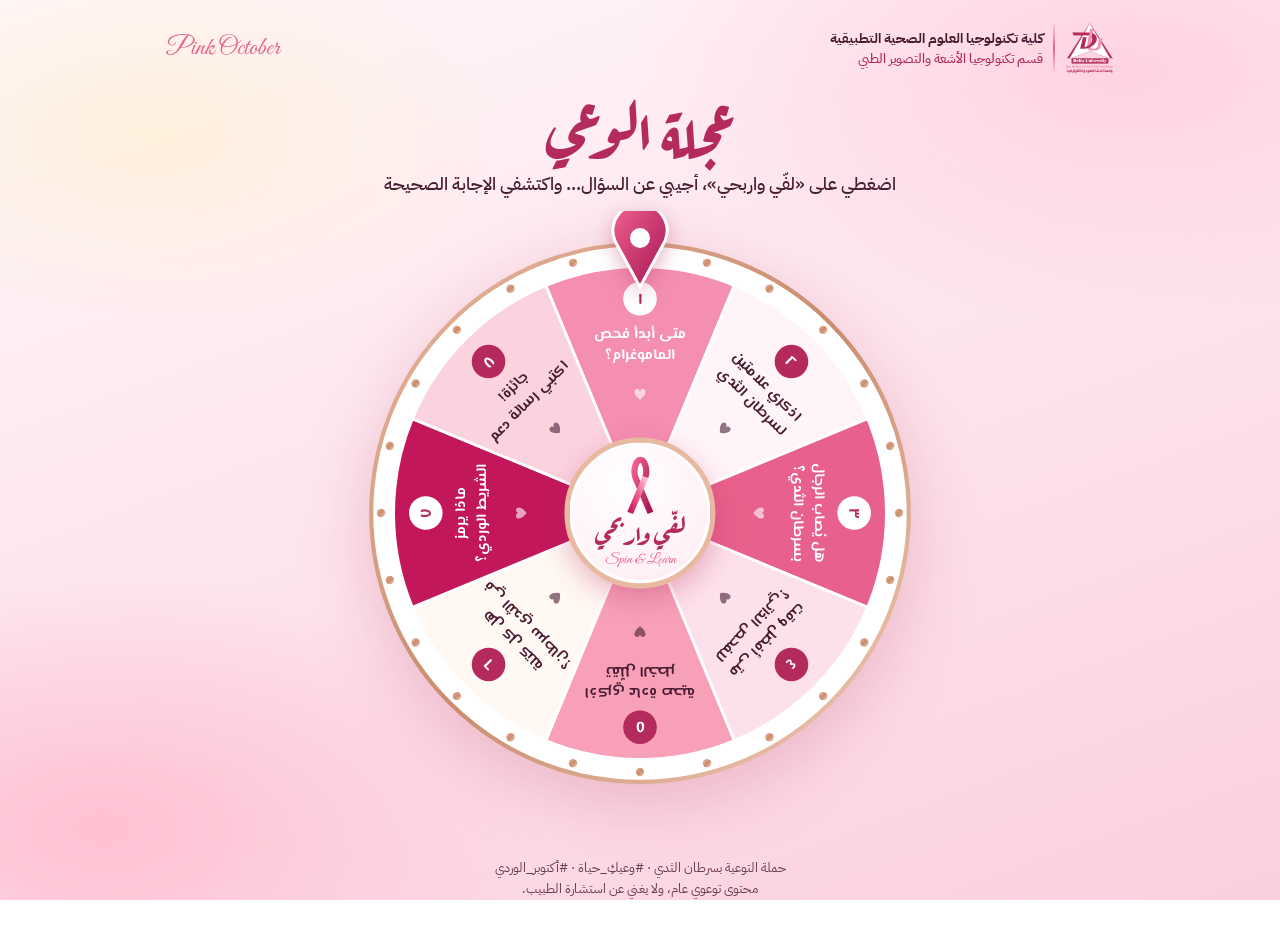
==== wheel/index.html @ 891f834a "Add interactive Awareness Wheel (wheel/index.html) Co-Authored-By: Claude Opus 5.5 <noreply@anthropi" ====
<!doctype html>
<html lang="ar" dir="rtl">
<head>
<meta charset="utf-8">
<meta name="viewport" content="width=device-width, initial-scale=1">
<title>عجلة الوعي · وعيُكِ حياة</title>
<meta name="description" content="عجلة الوعي التفاعلية — حملة التوعية بسرطان الثدي، كلية تكنولوجيا العلوم الصحية التطبيقية، قسم تكنولوجيا الأشعة والتصوير الطبي">
<meta name="theme-color" content="#F7A0B8">
<link rel="icon" href="[data-uri]">
<link rel="preconnect" href="https://fonts.googleapis.com">
<link rel="preconnect" href="https://fonts.gstatic.com" crossorigin>
<link href="https://fonts.googleapis.com/css2?family=Aref+Ruqaa:wght@700&family=El+Messiri:wght@600;700&family=IBM+Plex+Sans+Arabic:wght@400;500;600;700&family=Great+Vibes&display=swap" rel="stylesheet">
<style>
:root{
  --deep:#B42A5C; --rose:#E8618C; --pink:#F7A0B8; --blush:#FDEAF0; --plum:#4A1D33; --sage:#5E8B73; --gold:#C98C6E;
  --head:'El Messiri','Segoe UI',Tahoma,sans-serif; --body:'IBM Plex Sans Arabic','Segoe UI',Tahoma,sans-serif;
}
*{box-sizing:border-box}
html,body{margin:0}
body{
  font-family:var(--body); color:var(--plum); min-height:100vh; overflow-x:hidden;
  background:
    radial-gradient(55% 40% at 88% 8%, #FFD3E0 0%, rgba(255,211,224,0) 70%),
    radial-gradient(50% 40% at 8% 92%, #FFC1D3 0%, rgba(255,193,211,0) 70%),
    radial-gradient(40% 30% at 12% 15%, #FFF1DD 0%, rgba(255,241,221,0) 70%),
    linear-gradient(160deg,#FFF6F9 0%,#FDE3EB 55%,#FBD0DD 100%);
  background-attachment:fixed;
}
.page{max-width:980px;margin:0 auto;padding:22px 16px 40px;display:flex;flex-direction:column;align-items:center}
header{display:flex;align-items:center;justify-content:space-between;width:100%;gap:12px}
.org{display:flex;align-items:center;gap:10px}
.org img{height:52px;width:auto}
.org .bar{width:2px;align-self:stretch;background:linear-gradient(180deg,rgba(232,97,140,0),var(--rose),rgba(232,97,140,0))}
.org b{display:block;font-size:13.5px}
.org span{display:block;font-size:12.5px;color:var(--deep);font-weight:500}
.kicker{font-family:'Great Vibes',cursive;color:var(--rose);font-size:26px;direction:ltr;white-space:nowrap}
h1{font-family:'Aref Ruqaa',var(--head);color:var(--deep);font-size:clamp(40px,8vw,64px);line-height:1.25;margin:14px 0 0;text-align:center}
.lead{margin:2px 0 18px;font-size:clamp(15px,3.6vw,18px);font-weight:500;text-align:center}

/* ---------- wheel ---------- */
.stage{position:relative;width:min(92vw,560px);aspect-ratio:1/1;margin-top:18px}
.pointer{position:absolute;top:-22px;left:50%;transform:translateX(-50%);width:62px;height:78px;z-index:3;filter:drop-shadow(0 6px 10px rgba(180,42,92,.35))}
.pointer.tick{animation:tick .12s ease-out}
@keyframes tick{0%{transform:translateX(-50%) rotate(0)}50%{transform:translateX(-50%) rotate(-9deg)}100%{transform:translateX(-50%) rotate(0)}}
#wheel{width:100%;height:100%;display:block;transform:rotate(0deg);will-change:transform;filter:drop-shadow(0 18px 34px rgba(180,42,92,.22))}
#wheel text{font-family:var(--head);font-weight:700}
.hub{
  position:absolute;top:50%;left:50%;transform:translate(-50%,-50%);z-index:2;
  width:27%;aspect-ratio:1/1;border-radius:50%;border:5px solid #E8B9A0;
  background:radial-gradient(circle at 40% 30%,#FFFFFF 0%,#FFF1F5 70%,#FDE1EA 100%);
  box-shadow:0 10px 26px rgba(180,42,92,.30), inset 0 0 0 3px #fff;
  display:flex;flex-direction:column;align-items:center;justify-content:center;gap:2px;
  cursor:pointer;color:var(--deep);font:inherit;padding:0;transition:transform .15s ease, box-shadow .15s ease;
}
.hub:hover{transform:translate(-50%,-50%) scale(1.04);box-shadow:0 14px 30px rgba(180,42,92,.38), inset 0 0 0 3px #fff}
.hub:focus-visible{outline:4px solid var(--rose);outline-offset:4px}
.hub:disabled{cursor:wait}
.hub svg{width:24%;height:auto}
.hub .go{font-family:'Aref Ruqaa',var(--head);font-weight:700;font-size:clamp(17px,4.2vw,26px);line-height:1.15}
.hub .en{font-family:'Great Vibes',cursive;font-size:clamp(11px,2.6vw,15px);color:var(--rose);direction:ltr}
.hint{margin-top:16px;font-size:14px;color:#6B3A50;text-align:center;min-height:22px}

/* ---------- popup ---------- */
.overlay{position:fixed;inset:0;background:rgba(74,29,51,.45);backdrop-filter:blur(3px);display:none;align-items:center;justify-content:center;padding:16px;z-index:10}
.overlay.open{display:flex;animation:fade .2s ease}
@keyframes fade{from{opacity:0}to{opacity:1}}
.card{
  position:relative;width:min(100%,520px);max-height:calc(100vh - 32px);overflow:auto;border-radius:28px;padding:26px 22px 22px;
  background:linear-gradient(180deg,#FFFFFF 0%,#FFF2F6 100%);box-shadow:0 24px 60px rgba(74,29,51,.35);
  animation:pop .28s cubic-bezier(.2,1.4,.4,1)
}
@keyframes pop{from{transform:scale(.85);opacity:0}to{transform:scale(1);opacity:1}}
.close{position:absolute;top:12px;left:12px;width:44px;height:44px;border-radius:50%;border:0;background:var(--blush);color:var(--deep);font-size:24px;cursor:pointer;line-height:1}
.close:focus-visible,.btn:focus-visible,textarea:focus-visible{outline:3px solid var(--rose);outline-offset:2px}
.badge{display:inline-flex;align-items:center;gap:8px;background:var(--blush);color:var(--deep);border-radius:99px;padding:4px 14px 4px 6px;font-weight:700;font-size:14px}
.badge i{display:inline-flex;align-items:center;justify-content:center;width:30px;height:30px;border-radius:50%;background:linear-gradient(150deg,var(--rose),var(--deep));color:#fff;font-style:normal;font-family:var(--head)}
.q{font-family:var(--head);color:var(--deep);font-size:clamp(24px,5.6vw,30px);line-height:1.35;margin:14px 0 12px}
label{display:block;font-weight:600;font-size:15px;margin-bottom:6px}
textarea{width:100%;min-height:92px;resize:vertical;border-radius:16px;border:1.5px solid #F4B6C8;background:#fff;padding:12px 14px;font:16px/1.6 var(--body);color:var(--plum)}
.row{display:flex;gap:10px;flex-wrap:wrap;margin-top:14px}
.btn{flex:1 1 180px;min-height:48px;border:0;border-radius:16px;padding:12px 16px;font:600 17px var(--body);cursor:pointer;color:#fff;background:linear-gradient(150deg,var(--rose),var(--deep));box-shadow:0 10px 22px rgba(180,42,92,.25)}
.btn.alt{background:#fff;color:var(--deep);box-shadow:0 0 0 1.5px #F4B6C8 inset}
.answer{display:none;margin-top:16px;border-radius:18px;padding:14px 16px;background:#F1F7F3;border:1.5px solid #CFE3D6}
.answer.show{display:block;animation:fade .25s ease}
.answer b{display:block;color:var(--sage);font-size:15px;margin-bottom:4px}
.answer p{margin:0;font-size:17px;line-height:1.7}
.mine{margin-top:10px;font-size:14px;color:#6B3A50}
.prize{text-align:center}
.prize .big{font-family:'Aref Ruqaa',var(--head);color:var(--deep);font-size:44px;line-height:1.3;margin:6px 0}
.prize p{font-size:18px;line-height:1.7;margin:6px 0 4px}
.heart{position:fixed;top:-30px;z-index:11;pointer-events:none;animation:fall linear forwards}
@keyframes fall{to{transform:translateY(110vh) rotate(260deg);opacity:.2}}

footer{margin-top:26px;text-align:center;font-size:12.5px;color:#6B3A50;line-height:1.7}
footer a{color:var(--deep)}
@media (max-width:520px){ .kicker{display:none} .org img{height:44px} }
@media (prefers-reduced-motion:reduce){ .heart{display:none} }
</style>
</head>
<body>
<div class="page">
  <header>
    <div class="org">
      <img src="[data-uri]" alt="شعار الكلية">
      <i class="bar"></i>
      <div><b>كلية تكنولوجيا العلوم الصحية التطبيقية</b><span>قسم تكنولوجيا الأشعة والتصوير الطبي</span></div>
    </div>
    <div class="kicker">Pink October</div>
  </header>

  <h1>عجلة الوعي</h1>
  <p class="lead">اضغطي على «لفّي واربحي»، أجيبي عن السؤال… واكتشفي الإجابة الصحيحة</p>

  <div class="stage">
    <svg class="pointer" id="pointer" viewBox="0 0 62 78" aria-hidden="true">
      <defs><linearGradient id="pg" x1="0" y1="0" x2="1" y2="1"><stop offset="0" stop-color="#F06292"/><stop offset="1" stop-color="#A3154F"/></linearGradient></defs>
      <path d="M31 76 L6 30 A27 27 0 1 1 56 30 Z" fill="url(#pg)" stroke="#fff" stroke-width="3"/>
      <circle cx="31" cy="27" r="10" fill="#fff"/>
    </svg>
    <svg id="wheel" viewBox="0 0 800 800" role="img" aria-label="عجلة الوعي بثمانية أسئلة"></svg>
    <button class="hub" id="spin" type="button" aria-label="لفّي العجلة">
      <svg viewBox="0 0 120 212" aria-hidden="true">
        <defs>
          <linearGradient id="rb1" x1="0" y1="0" x2="1" y2="1"><stop offset="0" stop-color="#F06292"/><stop offset="1" stop-color="#A3154F"/></linearGradient>
          <linearGradient id="rb2" x1="1" y1="0" x2="0" y2="1"><stop offset="0" stop-color="#FFC1D6"/><stop offset=".45" stop-color="#F06292"/><stop offset="1" stop-color="#C2185B"/></linearGradient>
        </defs>
        <path d="M 96 200 L 42 74 C 33 40 47 12 60 12 C 73 12 87 40 78 74" fill="none" stroke="url(#rb1)" stroke-width="22" stroke-linejoin="round"/>
        <path d="M 78 74 L 24 200" fill="none" stroke="url(#rb2)" stroke-width="22"/>
      </svg>
      <span class="go">لفّي واربحي</span>
      <span class="en">Spin &amp; Learn</span>
    </button>
  </div>
  <div class="hint" id="hint" aria-live="polite"></div>

  <footer>
    حملة التوعية بسرطان الثدي · #وعيكِ_حياة · #أكتوبر_الوردي<br>
    محتوى توعوي عام، ولا يغني عن استشارة الطبيب.
  </footer>
</div>

<div class="overlay" id="overlay" aria-hidden="true">
  <div class="card" role="dialog" aria-modal="true" aria-labelledby="qtitle" id="card">
    <button class="close" id="close" type="button" aria-label="إغلاق">×</button>
    <div id="content"></div>
  </div>
</div>

<script>
// ---------- data: the 8 questions from the printed Awareness Wheel ----------
const SEGMENTS = [
  { l1: "متى أبدأ فحص", l2: "الماموغرام؟", a: "من سن ٤٠ تقريباً، كل ١–٢ سنة حسب توصية الطبيب (وأبكر لمن لديها خطر مرتفع)." },
  { l1: "اذكري علامتين", l2: "لسرطان الثدي", a: "كتلة، تغيّر الشكل، تنقّر الجلد، انكماش الحلمة، إفرازات، احمرار (أي اثنتين)." },
  { l1: "هل يُصاب الرجال", l2: "بسرطان الثدي؟", a: "نعم، نادراً: نحو ١٪ من الحالات." },
  { l1: "متى أفضل وقت", l2: "للفحص الذاتي؟", a: "مرة شهرياً، بعد انتهاء الدورة بـ٣–٥ أيام." },
  { l1: "اذكري عادة صحية", l2: "تقلّل الخطر", a: "النشاط البدني، الوزن الصحي، الغذاء المتوازن، الرضاعة الطبيعية، تجنّب التدخين." },
  { l1: "هل كل كتلة", l2: "في الثدي سرطان؟", a: "لا، معظم الكتل حميدة، لكن أي كتلة جديدة تحتاج فحصاً." },
  { l1: "ماذا يرمز", l2: "الشريط الوردي؟", a: "رمز عالمي للتوعية بسرطان الثدي ودعم المصابات والناجيات." },
  { l1: "جائزة!", l2: "اكتبي رسالة دعم", a: "اكتبي رسالة على جدار الأمل واحصلي على دبوس الحملة.", prize: true },
];
const FILLS = ["#F48FB1", "#FFF4F7", "#E8618C", "#FDE1EA", "#F7A0B8", "#FFF8F3", "#C2185B", "#FBD3DF"];
const DARK = new Set(["#F48FB1", "#E8618C", "#C2185B"]);
const AR_DIGITS = "١٢٣٤٥٦٧٨";
const N = SEGMENTS.length, STEP = 360 / N;

// ---------- draw the wheel ----------
const NS = "http://www.w3.org/2000/svg";
const wheel = document.getElementById("wheel");
const CX = 400, CY = 400, R = 352;
function el(tag, attrs, parent) {
  const e = document.createElementNS(NS, tag);
  for (const k in attrs) e.setAttribute(k, attrs[k]);
  (parent || wheel).appendChild(e);
  return e;
}
function pt(angle, r) { const t = (angle - 90) * Math.PI / 180; return [CX + r * Math.cos(t), CY + r * Math.sin(t)]; }
function heart(cx, cy, s) {
  return `M${cx} ${cy + s * .9} C ${cx - s * 1.1} ${cy + s * .1} ${cx - s * 1.05} ${cy - s * .75} ${cx - s * .5} ${cy - s * .8} ` +
         `C ${cx - s * .2} ${cy - s * .83} ${cx} ${cy - s * .55} ${cx} ${cy - s * .4} C ${cx} ${cy - s * .55} ${cx + s * .2} ${cy - s * .83} ${cx + s * .5} ${cy - s * .8} ` +
         `C ${cx + s * 1.05} ${cy - s * .75} ${cx + s * 1.1} ${cy + s * .1} ${cx} ${cy + s * .9} Z`;
}
const defs = el("defs", {});
const gold = el("linearGradient", { id: "goldG", x1: 0, y1: 0, x2: 1, y2: 1 }, defs);
[["0", "#E8B9A0"], [".5", "#C98C6E"], ["1", "#F1CDB8"]].forEach(([o, c]) => el("stop", { offset: o, "stop-color": c }, gold));
el("circle", { cx: CX, cy: CY, r: R + 32, fill: "#fff", stroke: "url(#goldG)", "stroke-width": 6 });
SEGMENTS.forEach((s, k) => {
  const a0 = k * STEP - STEP / 2, a1 = k * STEP + STEP / 2;
  const [x0, y0] = pt(a0, R), [x1, y1] = pt(a1, R);
  el("path", { d: `M${CX} ${CY} L${x0.toFixed(2)} ${y0.toFixed(2)} A${R} ${R} 0 0 1 ${x1.toFixed(2)} ${y1.toFixed(2)} Z`, fill: FILLS[k], stroke: "#fff", "stroke-width": 4 });
  const dark = DARK.has(FILLS[k]), tc = dark ? "#FFFFFF" : "#4A1D33";
  const g = el("g", { transform: `rotate(${k * STEP} ${CX} ${CY})` });
  el("circle", { cx: CX, cy: CY - R + 46, r: 24, fill: dark ? "#FFFFFF" : "#B42A5C" }, g);
  const n = el("text", { x: CX, y: CY - R + 54, "text-anchor": "middle", "font-size": 24, fill: dark ? "#B42A5C" : "#FFFFFF" }, g); n.textContent = AR_DIGITS[k];
  const t1 = el("text", { x: CX, y: CY - 250, "text-anchor": "middle", direction: "rtl", "font-size": 21, fill: tc }, g); t1.textContent = s.l1;
  const t2 = el("text", { x: CX, y: CY - 220, "text-anchor": "middle", direction: "rtl", "font-size": 21, fill: tc }, g); t2.textContent = s.l2;
  el("path", { d: heart(CX, CY - 170, 9), fill: tc, opacity: .6 }, g);
});
for (let a = 0; a < 360; a += 15) { const [x, y] = pt(a, R + 18); el("circle", { cx: x.toFixed(2), cy: y.toFixed(2), r: 6, fill: "url(#goldG)" }); }

// ---------- spin ----------
const spinBtn = document.getElementById("spin"), hint = document.getElementById("hint"), pointer = document.getElementById("pointer");
const reduce = matchMedia("(prefers-reduced-motion: reduce)").matches;
let rotation = 0, spinning = false, last = -1;

function rand(max) {
  if (window.crypto && crypto.getRandomValues) { const u = new Uint32Array(1); crypto.getRandomValues(u); return u[0] % max; }
  return Math.floor(Math.random() * max);
}
function spin() {
  if (spinning) return;
  spinning = true; spinBtn.disabled = true; hint.textContent = "العجلة تدور…";
  let k = rand(N);
  if (k === last && N > 1) k = (k + 1 + rand(N - 1)) % N; // avoid the same question twice in a row
  last = k;
  const jitter = (rand(1000) / 1000 - 0.5) * (STEP * 0.7); // land anywhere inside the segment, not on its edge
  const current = ((rotation % 360) + 360) % 360;
  const target = (360 - k * STEP + jitter + 360) % 360;
  const turns = reduce ? 1 : 6 + rand(3);
  rotation += turns * 360 + ((target - current + 360) % 360);
  const dur = reduce ? 900 : 5200 + rand(1200);
  wheel.style.transition = `transform ${dur}ms cubic-bezier(.12,.72,.08,1)`;
  wheel.style.transform = `rotate(${rotation}deg)`;
  tickWhileSpinning(dur);
  setTimeout(() => { spinning = false; spinBtn.disabled = false; hint.textContent = ""; openCard(k); }, dur + 120);
}
function tickWhileSpinning(dur) {
  if (reduce) return;
  const start = performance.now(); let lastSeg = null;
  (function frame(now) {
    const m = getComputedStyle(wheel).transform;
    if (m && m !== "none") {
      const [a, b] = m.slice(7, -1).split(",").map(Number);
      const ang = ((Math.atan2(b, a) * 180 / Math.PI) + 360) % 360;
      const seg = Math.floor(((360 - ang + STEP / 2) % 360) / STEP);
      if (seg !== lastSeg) { lastSeg = seg; pointer.classList.remove("tick"); void pointer.offsetWidth; pointer.classList.add("tick"); }
    }
    if (now - start < dur) requestAnimationFrame(frame);
  })(start);
}
spinBtn.addEventListener("click", spin);

// ---------- popup ----------
const overlay = document.getElementById("overlay"), content = document.getElementById("content"), closeBtn = document.getElementById("close");
let lastFocus = null;
function esc(s) { const d = document.createElement("div"); d.textContent = s; return d.innerHTML; }
function openCard(k) {
  const s = SEGMENTS[k];
  lastFocus = document.activeElement;
  if (s.prize) {
    content.innerHTML = `
      <div class="prize">
        <span class="badge"><i>${AR_DIGITS[k]}</i> مبروك!</span>
        <div class="big" id="qtitle">${esc(s.l1)}</div>
        <p><b>${esc(s.l2)}</b></p>
        <p>${esc(s.a)}</p>
        <div class="row"><button class="btn" type="button" data-act="again">لفّة جديدة</button></div>
      </div>`;
    hearts();
  } else {
    content.innerHTML = `
      <span class="badge"><i>${AR_DIGITS[k]}</i> سؤال التوعية</span>
      <h2 class="q" id="qtitle">${esc(s.l1)} ${esc(s.l2)}</h2>
      <label for="ans">إجابتكِ</label>
      <textarea id="ans" placeholder="اكتبي إجابتكِ هنا…"></textarea>
      <div class="row">
        <button class="btn" type="button" data-act="reveal">اعرضي الإجابة الصحيحة</button>
        <button class="btn alt" type="button" data-act="again">لفّة جديدة</button>
      </div>
      <div class="answer" id="answer" aria-live="polite">
        <b>الإجابة الصحيحة</b>
        <p>${esc(s.a)}</p>
        <div class="mine" id="mine"></div>
      </div>`;
  }
  overlay.classList.add("open"); overlay.setAttribute("aria-hidden", "false");
  (content.querySelector("textarea") || content.querySelector(".btn")).focus();
}
function closeCard() {
  overlay.classList.remove("open"); overlay.setAttribute("aria-hidden", "true");
  if (lastFocus) lastFocus.focus();
}
content.addEventListener("click", (e) => {
  const act = e.target.closest("[data-act]")?.dataset.act;
  if (act === "reveal") {
    const box = document.getElementById("answer"), mine = document.getElementById("mine"), v = document.getElementById("ans").value.trim();
    mine.textContent = v ? "إجابتكِ: " + v : "";
    box.classList.add("show"); e.target.textContent = "أحسنتِ!"; e.target.disabled = true;
  } else if (act === "again") { closeCard(); setTimeout(spin, 250); }
});
closeBtn.addEventListener("click", closeCard);
overlay.addEventListener("click", (e) => { if (e.target === overlay) closeCard(); });
document.addEventListener("keydown", (e) => {
  if (!overlay.classList.contains("open")) return;
  if (e.key === "Escape") closeCard();
  if (e.key === "Tab") { // keep focus inside the popup
    const f = [...overlay.querySelectorAll("button:not([disabled]),textarea")];
    if (!f.length) return;
    const first = f[0], lastEl = f[f.length - 1];
    if (e.shiftKey && document.activeElement === first) { e.preventDefault(); lastEl.focus(); }
    else if (!e.shiftKey && document.activeElement === lastEl) { e.preventDefault(); first.focus(); }
  }
});
function hearts() {
  if (reduce) return;
  for (let i = 0; i < 26; i++) {
    const h = document.createElement("div"); h.className = "heart";
    const size = 14 + rand(18);
    h.innerHTML = `<svg width="${size}" height="${size}" viewBox="0 0 24 22"><path d="M12 21C5 15 1 11 1 7A5.5 5.5 0 0 1 12 4.5 5.5 5.5 0 0 1 23 7c0 4-4 8-11 14z" fill="${["#F06292", "#E8618C", "#F7A0B8", "#C2185B"][rand(4)]}"/></svg>`;
    h.style.left = rand(100) + "vw"; h.style.animationDuration = (2.2 + rand(20) / 10) + "s"; h.style.animationDelay = (rand(8) / 10) + "s";
    document.body.appendChild(h); setTimeout(() => h.remove(), 5200);
  }
}
</script>
</body>
</html>
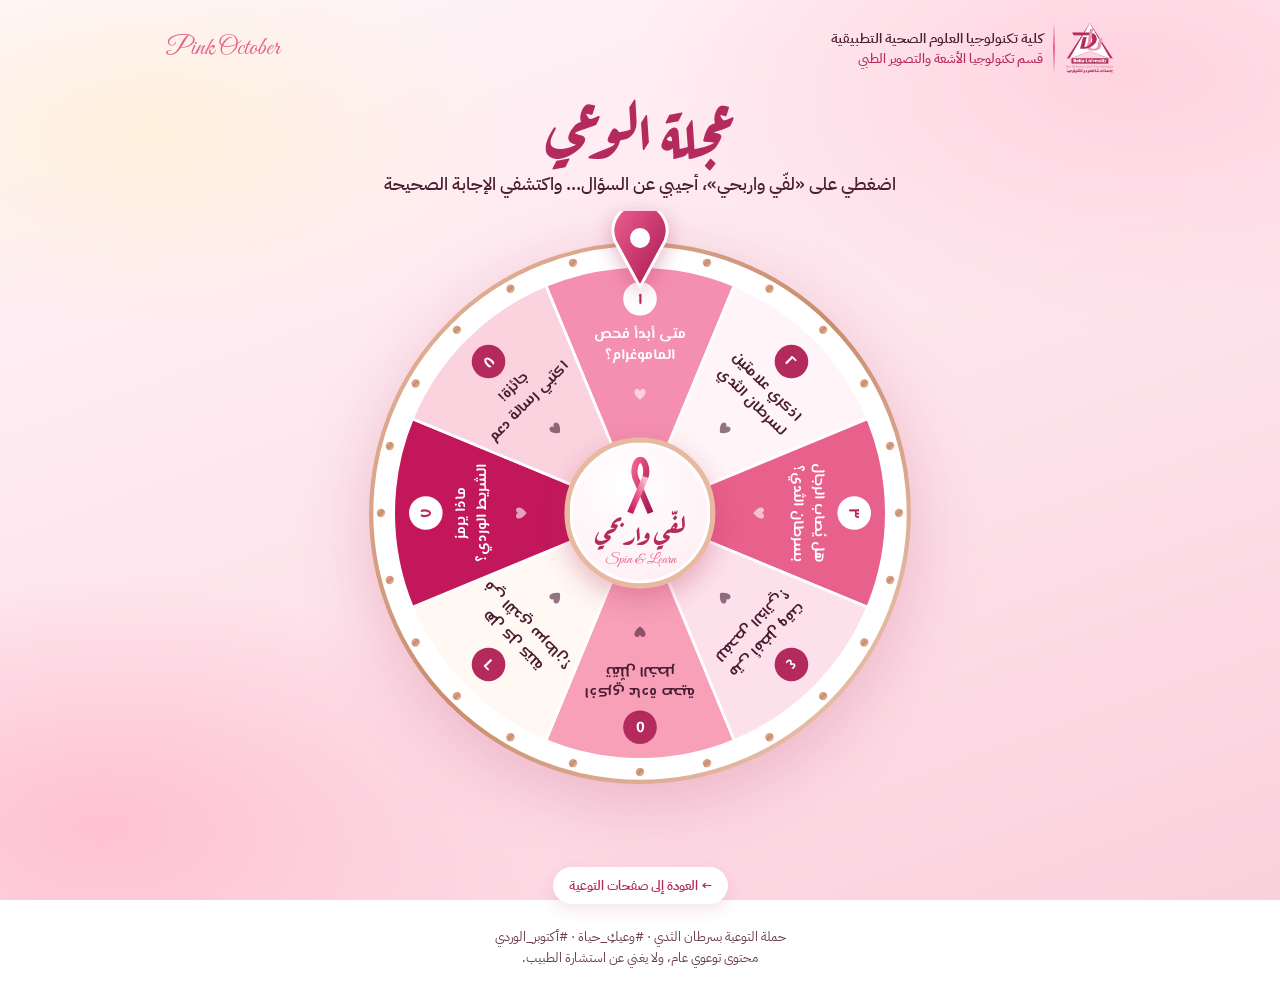
==== commit f224ccd2: "Add real photos, designs gallery and updated print designs - Organised images folder assets/img/{mam" ====
--- a/wheel/index.html
+++ b/wheel/index.html
@@ -6,10 +6,8 @@
 <title>عجلة الوعي · وعيُكِ حياة</title>
 <meta name="description" content="عجلة الوعي التفاعلية — حملة التوعية بسرطان الثدي، كلية تكنولوجيا العلوم الصحية التطبيقية، قسم تكنولوجيا الأشعة والتصوير الطبي">
 <meta name="theme-color" content="#F7A0B8">
-<link rel="icon" href="[data-uri]">
-<link rel="preconnect" href="https://fonts.googleapis.com">
-<link rel="preconnect" href="https://fonts.gstatic.com" crossorigin>
-<link href="https://fonts.googleapis.com/css2?family=Aref+Ruqaa:wght@700&family=El+Messiri:wght@600;700&family=IBM+Plex+Sans+Arabic:wght@400;500;600;700&family=Great+Vibes&display=swap" rel="stylesheet">
+<link rel="icon" href="../assets/logo.png">
+<link rel="stylesheet" href="wheel.css">
 <style>
 :root{
   --deep:#B42A5C; --rose:#E8618C; --pink:#F7A0B8; --blush:#FDEAF0; --plum:#4A1D33; --sage:#5E8B73; --gold:#C98C6E;
@@ -101,7 +99,7 @@
 <div class="page">
   <header>
     <div class="org">
-      <img src="[data-uri]" alt="شعار الكلية">
+      <img src="../assets/logo.png" alt="شعار الكلية">
       <i class="bar"></i>
       <div><b>كلية تكنولوجيا العلوم الصحية التطبيقية</b><span>قسم تكنولوجيا الأشعة والتصوير الطبي</span></div>
     </div>
@@ -134,6 +132,7 @@
   <div class="hint" id="hint" aria-live="polite"></div>
 
   <footer>
+    <a class="home" href="../index.html">← العودة إلى صفحات التوعية</a><br><br>
     حملة التوعية بسرطان الثدي · #وعيكِ_حياة · #أكتوبر_الوردي<br>
     محتوى توعوي عام، ولا يغني عن استشارة الطبيب.
   </footer>
@@ -149,14 +148,14 @@
 <script>
 // ---------- data: the 8 questions from the printed Awareness Wheel ----------
 const SEGMENTS = [
-  { l1: "متى أبدأ فحص", l2: "الماموغرام؟", a: "من سن ٤٠ تقريباً، كل ١–٢ سنة حسب توصية الطبيب (وأبكر لمن لديها خطر مرتفع)." },
-  { l1: "اذكري علامتين", l2: "لسرطان الثدي", a: "كتلة، تغيّر الشكل، تنقّر الجلد، انكماش الحلمة، إفرازات، احمرار (أي اثنتين)." },
-  { l1: "هل يُصاب الرجال", l2: "بسرطان الثدي؟", a: "نعم، نادراً: نحو ١٪ من الحالات." },
-  { l1: "متى أفضل وقت", l2: "للفحص الذاتي؟", a: "مرة شهرياً، بعد انتهاء الدورة بـ٣–٥ أيام." },
-  { l1: "اذكري عادة صحية", l2: "تقلّل الخطر", a: "النشاط البدني، الوزن الصحي، الغذاء المتوازن، الرضاعة الطبيعية، تجنّب التدخين." },
-  { l1: "هل كل كتلة", l2: "في الثدي سرطان؟", a: "لا، معظم الكتل حميدة، لكن أي كتلة جديدة تحتاج فحصاً." },
-  { l1: "ماذا يرمز", l2: "الشريط الوردي؟", a: "رمز عالمي للتوعية بسرطان الثدي ودعم المصابات والناجيات." },
-  { l1: "جائزة!", l2: "اكتبي رسالة دعم", a: "اكتبي رسالة على جدار الأمل واحصلي على دبوس الحملة.", prize: true },
+  { l1: "متى أبدأ فحص", l2: "الماموغرام؟", a: "من سن ٤٠ تقريباً، كل ١–٢ سنة حسب توصية الطبيب (وأبكر لمن لديها خطر مرتفع).", page: "mammo", img: "../assets/img/mammography/mammography-exam.jpg", pos: "center 30%" },
+  { l1: "اذكري علامتين", l2: "لسرطان الثدي", a: "كتلة، تغيّر الشكل، تنقّر الجلد، انكماش الحلمة، إفرازات، احمرار (أي اثنتين).", page: "signs", img: "../assets/img/anatomy/visual-signs.jpg", pos: "center" },
+  { l1: "هل يُصاب الرجال", l2: "بسرطان الثدي؟", a: "نعم، نادراً: نحو ١٪ من الحالات.", page: "awareness" },
+  { l1: "متى أفضل وقت", l2: "للفحص الذاتي؟", a: "مرة شهرياً، بعد انتهاء الدورة بـ٣–٥ أيام.", page: "selfexam", img: "../assets/img/self-exam/self-exam-palpation.jpg", pos: "center" },
+  { l1: "اذكري عادة صحية", l2: "تقلّل الخطر", a: "النشاط البدني، الوزن الصحي، الغذاء المتوازن، الرضاعة الطبيعية، تجنّب التدخين.", page: "lifestyle" },
+  { l1: "هل كل كتلة", l2: "في الثدي سرطان؟", a: "لا، معظم الكتل حميدة، لكن أي كتلة جديدة تحتاج فحصاً.", page: "myths", img: "../assets/img/anatomy/breast-tissue.jpg", pos: "center" },
+  { l1: "ماذا يرمز", l2: "الشريط الوردي؟", a: "رمز عالمي للتوعية بسرطان الثدي ودعم المصابات والناجيات.", page: "ribbon", img: "../assets/img/campaign/pink-ribbon-silk.jpg", pos: "center" },
+  { l1: "جائزة!", l2: "اكتبي رسالة دعم", a: "اكتبي رسالة على جدار الأمل واحصلي على دبوس الحملة.", prize: true, page: "support" },
 ];
 const FILLS = ["#F48FB1", "#FFF4F7", "#E8618C", "#FDE1EA", "#F7A0B8", "#FFF8F3", "#C2185B", "#FBD3DF"];
 const DARK = new Set(["#F48FB1", "#E8618C", "#C2185B"]);
@@ -254,12 +253,14 @@
         <p><b>${esc(s.l2)}</b></p>
         <p>${esc(s.a)}</p>
         <div class="row"><button class="btn" type="button" data-act="again">لفّة جديدة</button></div>
+        <a class="more" href="../support.html">رسالة دعم لكِ ←</a>
       </div>`;
     hearts();
   } else {
     content.innerHTML = `
       <span class="badge"><i>${AR_DIGITS[k]}</i> سؤال التوعية</span>
       <h2 class="q" id="qtitle">${esc(s.l1)} ${esc(s.l2)}</h2>
+      ${s.img ? `<img class="qimg" src="${s.img}" alt="" style="object-position:${s.pos}">` : ""}
       <label for="ans">إجابتكِ</label>
       <textarea id="ans" placeholder="اكتبي إجابتكِ هنا…"></textarea>
       <div class="row">
@@ -270,6 +271,7 @@
         <b>الإجابة الصحيحة</b>
         <p>${esc(s.a)}</p>
         <div class="mine" id="mine"></div>
+        <a class="more" href="../${s.page}.html">اعرفي أكثر ←</a>
       </div>`;
   }
   overlay.classList.add("open"); overlay.setAttribute("aria-hidden", "false");
--- a/wheel/wheel.css
+++ b/wheel/wheel.css
@@ -0,0 +1,9 @@
+@font-face{font-family:'Aref Ruqaa';src:url(../assets/fonts/ArefRuqaa-Bold.ttf);font-weight:700;font-display:swap}
+@font-face{font-family:'El Messiri';src:url(../assets/fonts/ElMessiri-Bold.ttf);font-weight:600 700;font-display:swap}
+@font-face{font-family:'IBM Plex Sans Arabic';src:url(../assets/fonts/IBMPlexSansArabic-Regular.ttf);font-weight:400;font-display:swap}
+@font-face{font-family:'IBM Plex Sans Arabic';src:url(../assets/fonts/IBMPlexSansArabic-Medium.ttf);font-weight:500;font-display:swap}
+@font-face{font-family:'IBM Plex Sans Arabic';src:url(../assets/fonts/IBMPlexSansArabic-SemiBold.ttf);font-weight:600 700;font-display:swap}
+@font-face{font-family:'Great Vibes';src:url(../assets/fonts/GreatVibes-Regular.ttf);font-display:swap}
+.qimg{display:block;width:100%;aspect-ratio:16/9;object-fit:cover;border-radius:18px;margin:12px 0 4px;border:4px solid #fff;box-shadow:0 8px 20px rgba(180,42,92,.16)}
+.more{display:inline-block;margin-top:8px;font-weight:600;color:var(--deep)}
+.home{display:inline-flex;align-items:center;gap:6px;margin-top:10px;padding:8px 16px;border-radius:99px;background:#fff;text-decoration:none;font-weight:600;box-shadow:0 6px 16px rgba(180,42,92,.12)}
